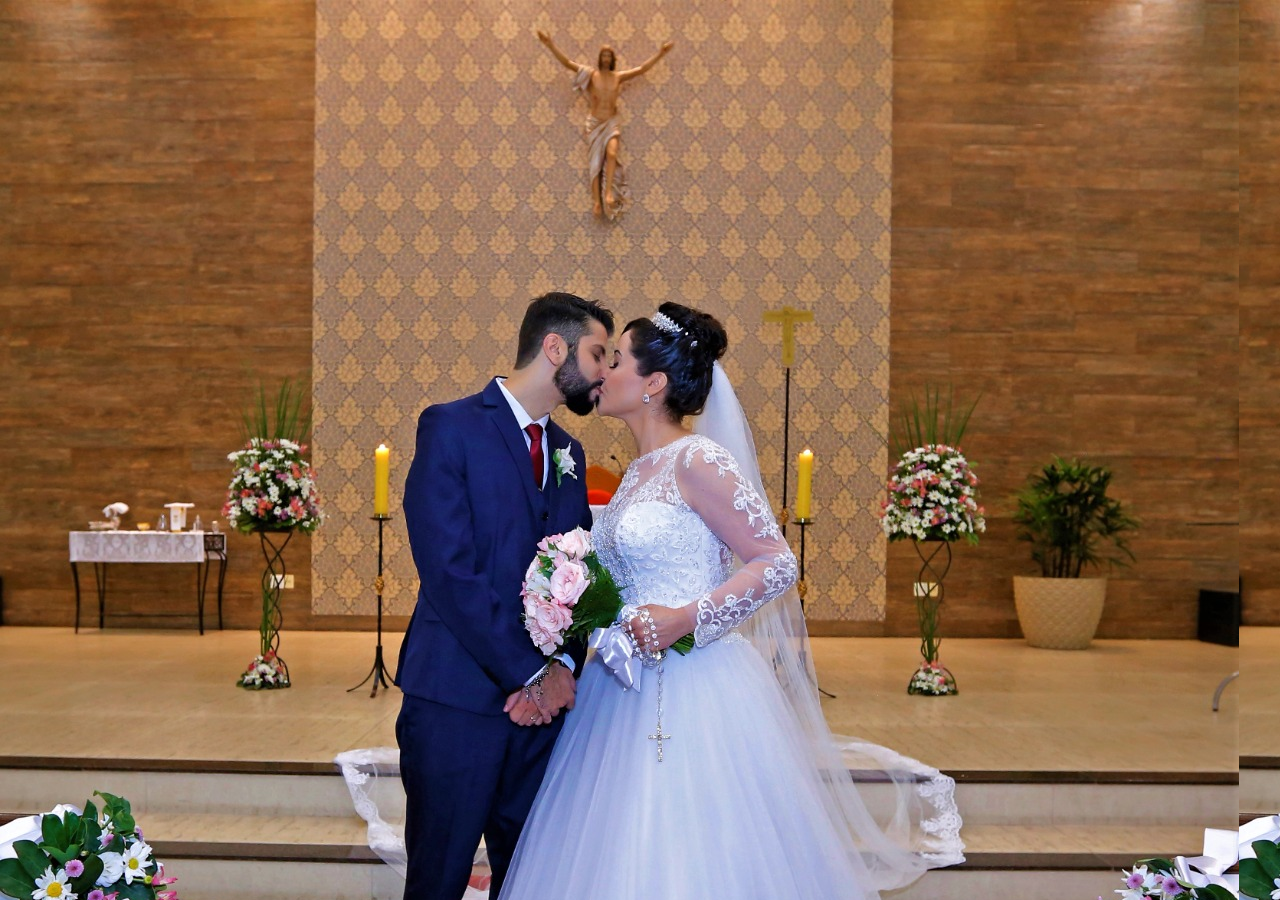
==== index.html @ 891b8714 "novas informaçoes" ====
<!DOCTYPE html>
<html lang="pt-br">
<head>
    <meta charset="UTF-8">
    <meta name="viewport" content="width=device-width, initial-scale=1.0">
    <title>Feliz aniversário de Casamento</title>
    <link rel="shortcut icon" href="favicon_io/favicon.io.ico" type="image/x-icon">
    <link rel="stylesheet" href="style.css">
</head>
<body>
  
    
</body>
</html>
---- style.css ----
@charset "UTF-8";

body{
    background-image: url(imagens/foto\ casamento\ igreja.jpg.jpg);
}
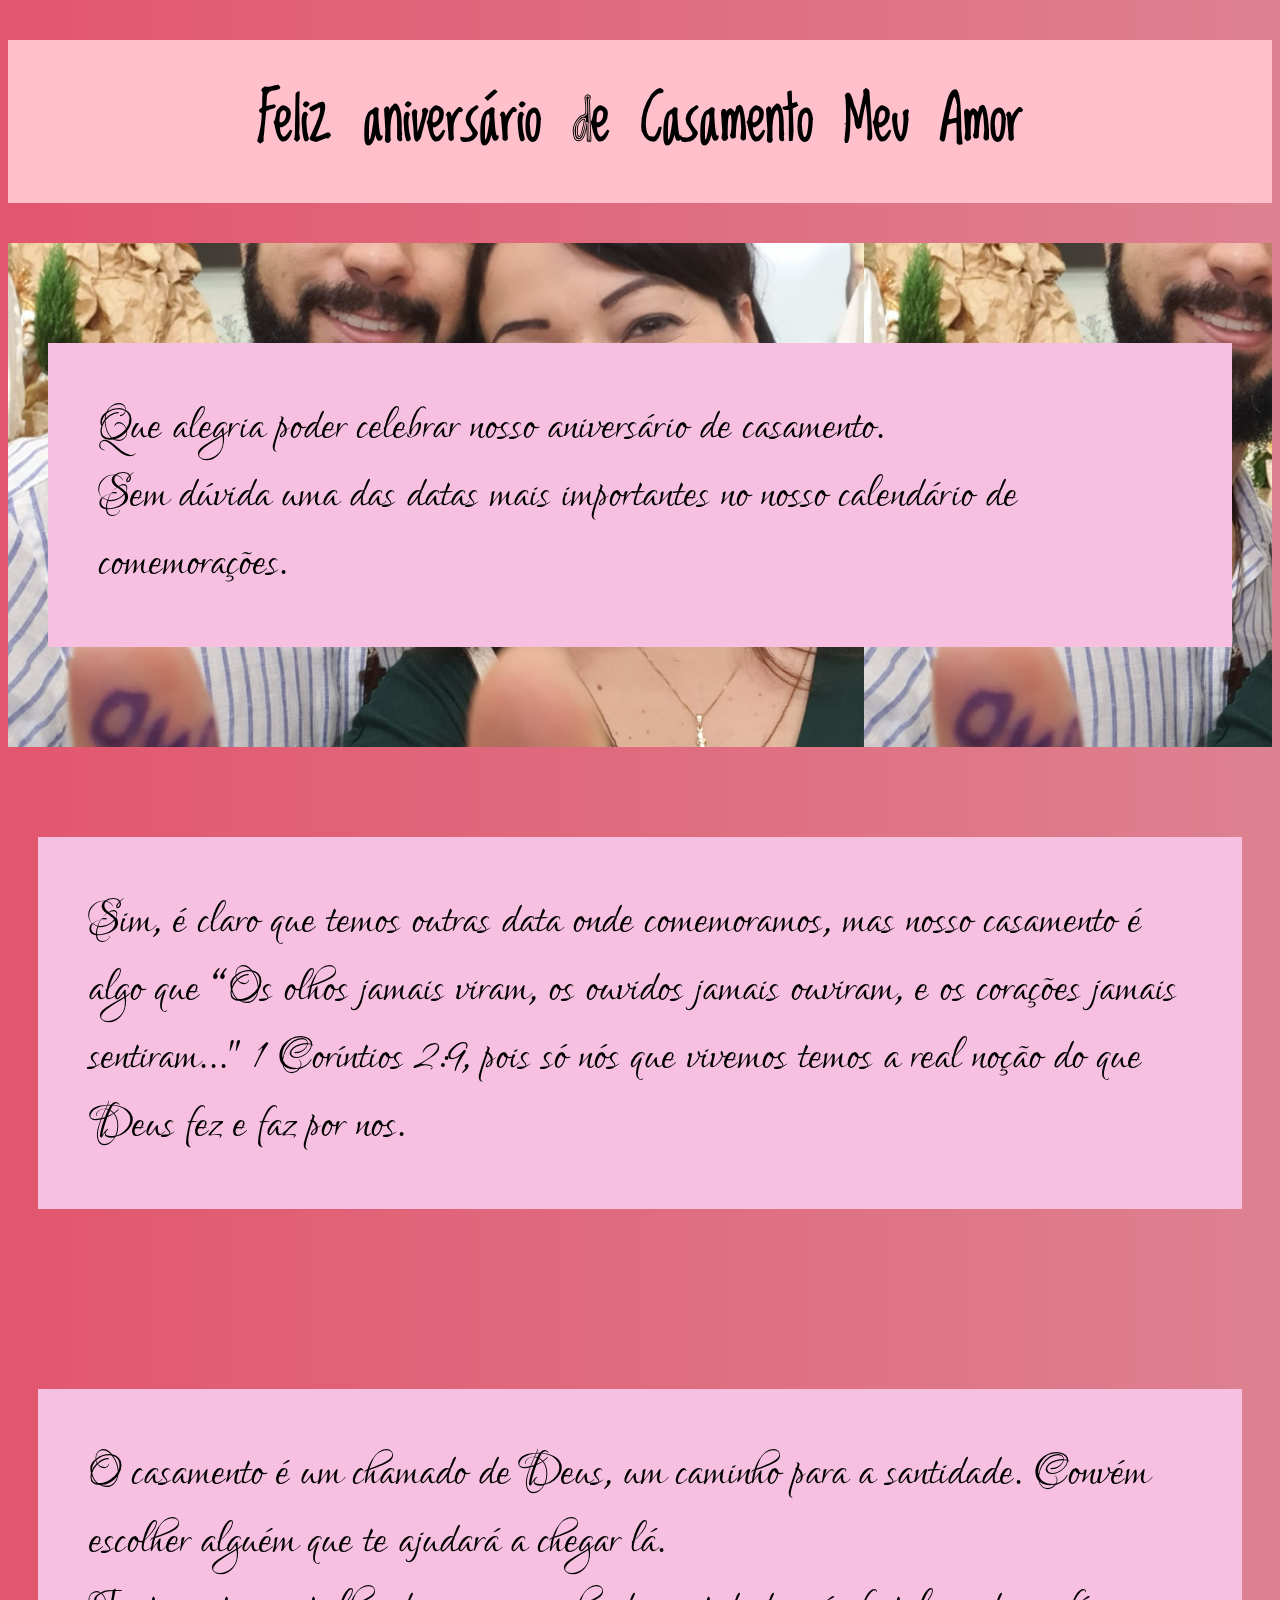
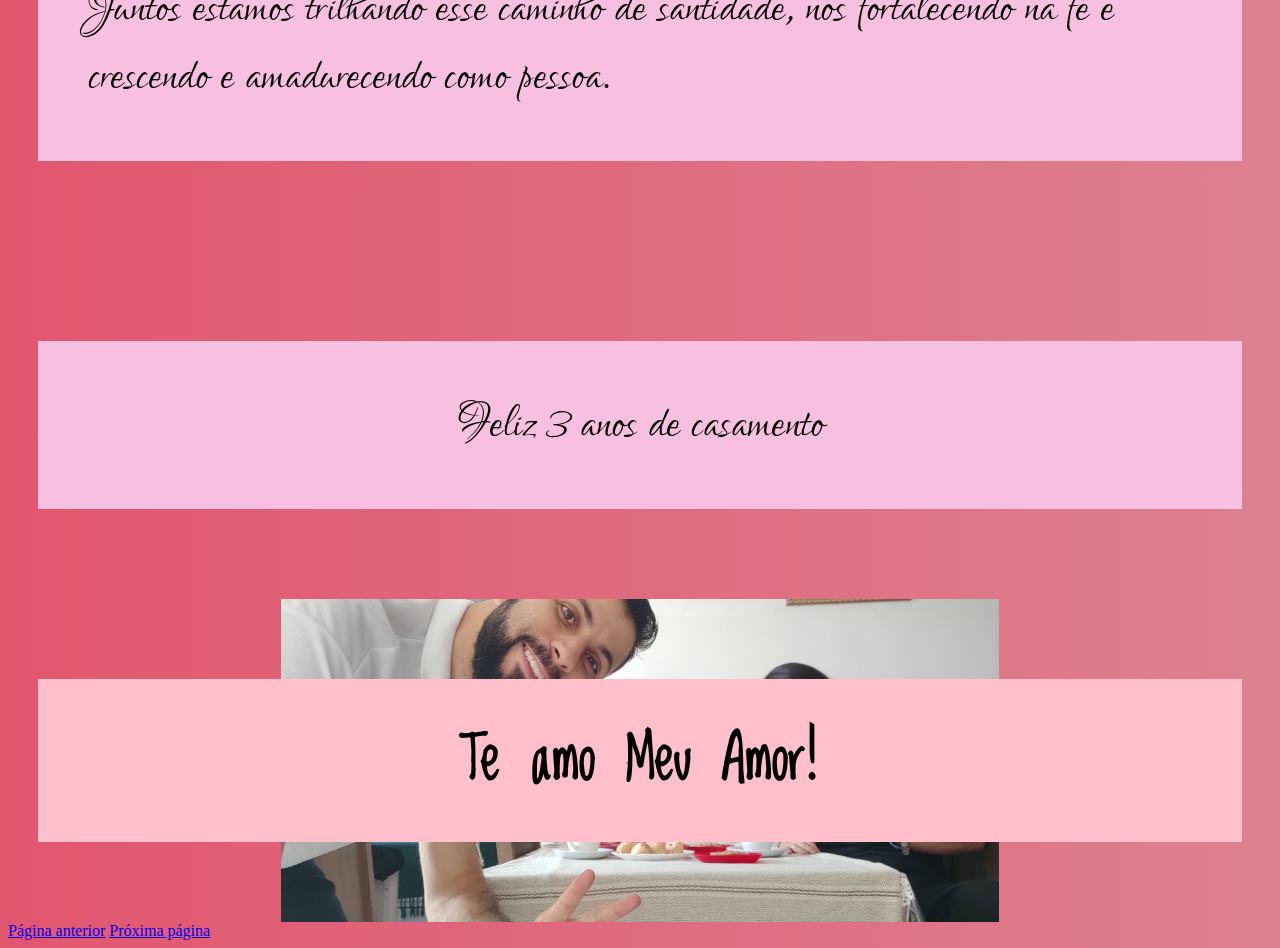
==== commit 0a8feb89: "novas atualizações" ====
--- a/index.html
+++ b/index.html
@@ -8,7 +8,35 @@
     <link rel="stylesheet" href="style.css">
 </head>
 <body>
+
+    <header>
+        <h1>Feliz aniversário de Casamento Meu Amor</h1>
+    </header>
   
+ <article class="q1">
+     <p>
+             Que alegria poder celebrar nosso aniversário de casamento. <br>
+              Sem dúvida uma das datas mais importantes no nosso calendário de comemorações.
+     </p>
+ </article>
+   
     
+    <article>
+        <p>Sim, é claro que temos outras data onde comemoramos, mas nosso casamento é algo que “Os olhos jamais viram, os ouvidos jamais ouviram, e os corações jamais sentiram..." 1 Coríntios 2:9, pois só nós que vivemos temos a real noção do que Deus fez e faz por nos.
+        </p>
+    </article>
+
+    <article class="q2">
+        <p> O casamento é um chamado de Deus, um caminho para a santidade. Convém escolher alguém que te ajudará a chegar lá. <br> Juntos estamos trilhando esse caminho de santidade, nós fortalecendo na fé e crescendo e amadurecendo como pessoa. </p>
+    </article>
+
+  <article style="text-align: center;"> <p> Feliz 3 anos de casamento</p>
+</article>
+
+<article class="q3">
+  <h2>Te amo Meu Amor!</h2>
+</article>
+  <a href="pag01.html">Página anterior</a>
+  <a href="pag02.html">Próxima página</a>
 </body>
 </html>--- a/style.css
+++ b/style.css
@@ -1,5 +1,79 @@
 @charset "UTF-8";
 
+@import url('https://fonts.googleapis.com/css2?family=Lovers+Quarrel&display=swap');
+
+@import url('https://fonts.googleapis.com/css2?family=Loved+by+the+King&family=Lovers+Quarrel&display=swap');
+
+:root{
+    --fonte01:"Lovers Quarrel", cursive;
+    --fonte02:"Loved by the King",cursive;
+    --fonte03:arial, helvetica, cursive;
+}
+
 body{
-    background-image: url(imagens/foto\ casamento\ igreja.jpg.jpg);
-}+   background-image: linear-gradient(to left, rgb(221, 129, 144), rgb(226, 86, 110));
+}
+h1{
+    background-color: pink;
+    font-size: 60px;
+    padding: 30px;
+    border: 20px;
+    font-family: var(--fonte02);
+    text-align: center;
+    
+}
+h2{
+    font-size: 60px;
+    padding: 30px;
+    border: 20px;
+    font-family: var(--fonte02);
+    text-align: center;
+    background-color: pink;
+}
+p{
+    font-family: var(--fonte01);
+    padding: 50px;
+    font-size: 60px;
+}
+article{
+    font-family: var(--fonte01);
+    padding: 50px;
+    font-size: 60px;
+    font-size: 60px;
+    padding: 30px;
+}
+article>p{
+    background-color: rgb(247, 192, 224);
+}
+article.q1{
+    font-family: var(--fonte01);
+    background-image: url(imagens/foto\ 1.jpg);
+    padding: 40px;
+    font-size: 10vw;
+    background-attachment: fixed;
+    background-size: 96vh;
+    background-position: center left;
+    border: 20px;
+}
+article.q2{
+    font-family: var(--fonte01);
+    background-image: url(imagens/mosaico\ 4.jpg.jpg);
+    padding-top: 40px;
+    font-size: 10vw;
+    background-attachment: fixed;
+    background-size: cover;
+    font-size: 60px;
+    padding: 30px;
+    border: 20px;
+}
+article.q3{
+    font-family: var(--fonte01);
+    background-image: url(imagens/foto\ 2.jpg);
+    background-position: center center;
+    background-repeat:no-repeat;
+    background-size: contain;
+    font-size: 60px;
+    text-align: center;
+}
+
+
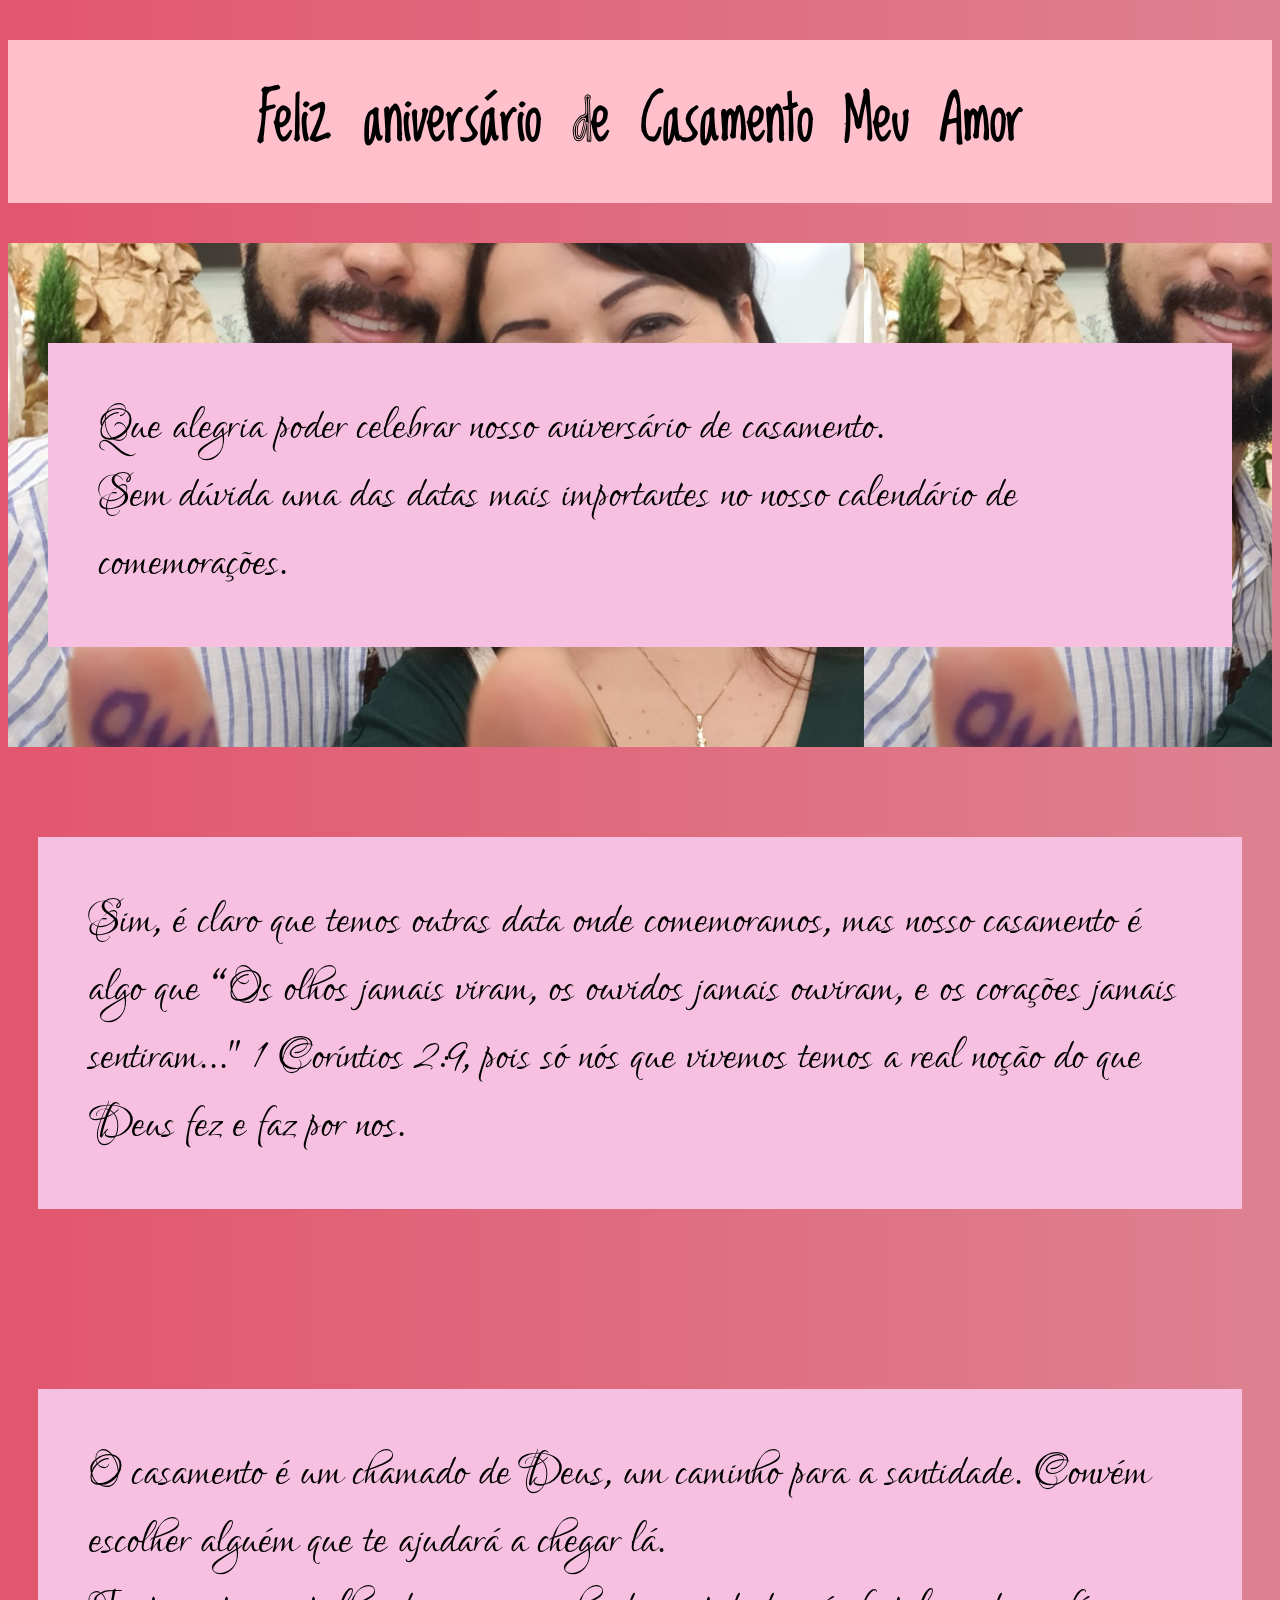
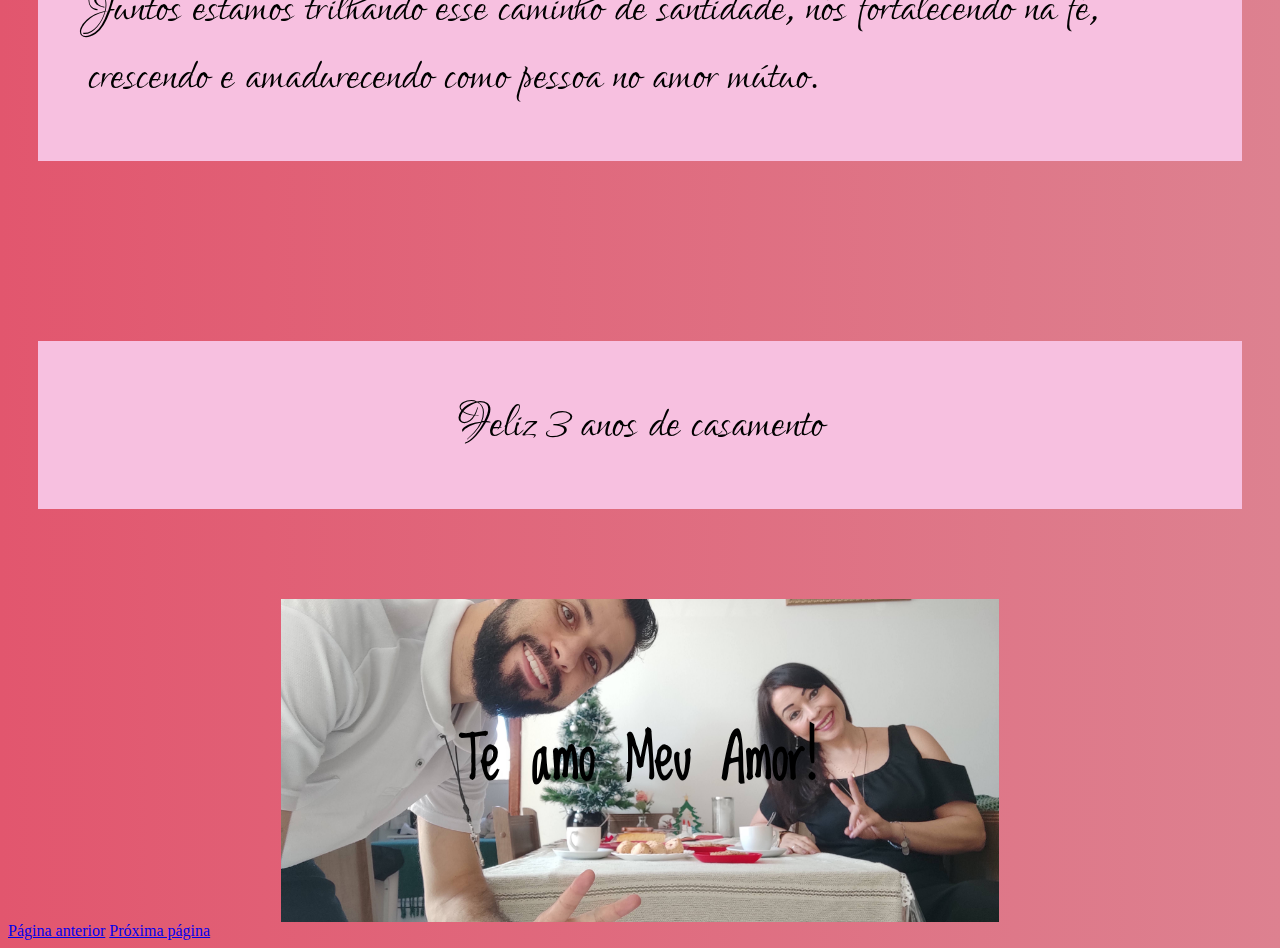
==== commit 87c76475: "finalizando projeto novo" ====
--- a/index.html
+++ b/index.html
@@ -27,7 +27,7 @@
     </article>
 
     <article class="q2">
-        <p> O casamento é um chamado de Deus, um caminho para a santidade. Convém escolher alguém que te ajudará a chegar lá. <br> Juntos estamos trilhando esse caminho de santidade, nós fortalecendo na fé e crescendo e amadurecendo como pessoa. </p>
+        <p> O casamento é um chamado de Deus, um caminho para a santidade. Convém escolher alguém que te ajudará a chegar lá. <br> Juntos estamos trilhando esse caminho de santidade, nós fortalecendo na fé, crescendo e amadurecendo como pessoa no amor mútuo. </p>
     </article>
 
   <article style="text-align: center;"> <p> Feliz 3 anos de casamento</p>
--- a/style.css
+++ b/style.css
@@ -28,7 +28,7 @@
     border: 20px;
     font-family: var(--fonte02);
     text-align: center;
-    background-color: pink;
+ 
 }
 p{
     font-family: var(--fonte01);
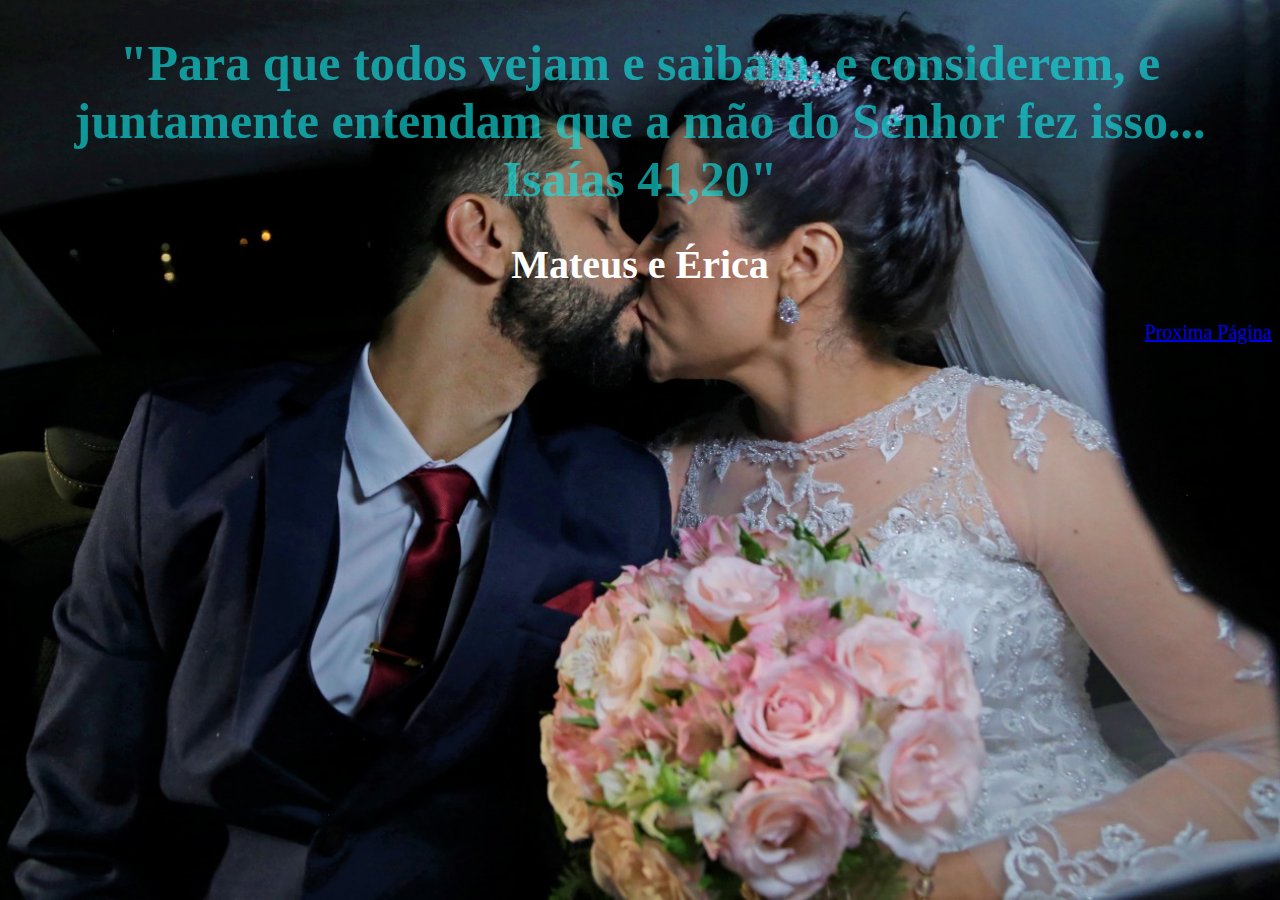
==== commit d055544e: "configurando paginas" ====
--- a/index.html
+++ b/index.html
@@ -3,40 +3,47 @@
 <head>
     <meta charset="UTF-8">
     <meta name="viewport" content="width=device-width, initial-scale=1.0">
-    <title>Feliz aniversário de Casamento</title>
+    <title>feliz aniversário de Casamento meu amor</title>
     <link rel="shortcut icon" href="favicon_io/favicon.io.ico" type="image/x-icon">
-    <link rel="stylesheet" href="style.css">
+    <style>
+        body{
+            background-image: url(imagens/beijo\ no\ carro.jpg.jpg);
+            background-color: lightskyblue;
+            background-repeat: no-repeat;
+            background-position: center center;
+            background-size: cover;
+            background-attachment:fixed;
+        }
+        h1{
+            color: rgba(17, 226, 226, 0.637);
+            text-align: center;
+            font-size: 50px;
+            font-family: "Loved by the King",cursive;
+        }
+        h2{
+            color: white;
+           text-align: center;
+           font-size: 40px;
+           font-family: "Loved by the King",cursive;
+
+        }
+a:hover, footer a:hover{
+    text-decoration: underline;
+}
+        footer{
+            text-align: right;
+            font-size: 20px;
+            color: white;
+        }
+    </style>
 </head>
 <body>
-
-    <header>
-        <h1>Feliz aniversário de Casamento Meu Amor</h1>
-    </header>
-  
- <article class="q1">
-     <p>
-             Que alegria poder celebrar nosso aniversário de casamento. <br>
-              Sem dúvida uma das datas mais importantes no nosso calendário de comemorações.
-     </p>
- </article>
-   
+    <h1> "Para que todos vejam e saibam, e considerem, e juntamente entendam que a mão do Senhor fez isso... Isaías 41,20"</h1>
+  <h2>Mateus e Érica</h2>
+     
+<footer>
+    <a href="index.html">Proxima Página</a>
+</footer>
     
-    <article>
-        <p>Sim, é claro que temos outras data onde comemoramos, mas nosso casamento é algo que “Os olhos jamais viram, os ouvidos jamais ouviram, e os corações jamais sentiram..." 1 Coríntios 2:9, pois só nós que vivemos temos a real noção do que Deus fez e faz por nos.
-        </p>
-    </article>
-
-    <article class="q2">
-        <p> O casamento é um chamado de Deus, um caminho para a santidade. Convém escolher alguém que te ajudará a chegar lá. <br> Juntos estamos trilhando esse caminho de santidade, nós fortalecendo na fé, crescendo e amadurecendo como pessoa no amor mútuo. </p>
-    </article>
-
-  <article style="text-align: center;"> <p> Feliz 3 anos de casamento</p>
-</article>
-
-<article class="q3">
-  <h2>Te amo Meu Amor!</h2>
-</article>
-  <a href="pag01.html">Página anterior</a>
-  <a href="pag02.html">Próxima página</a>
 </body>
 </html>